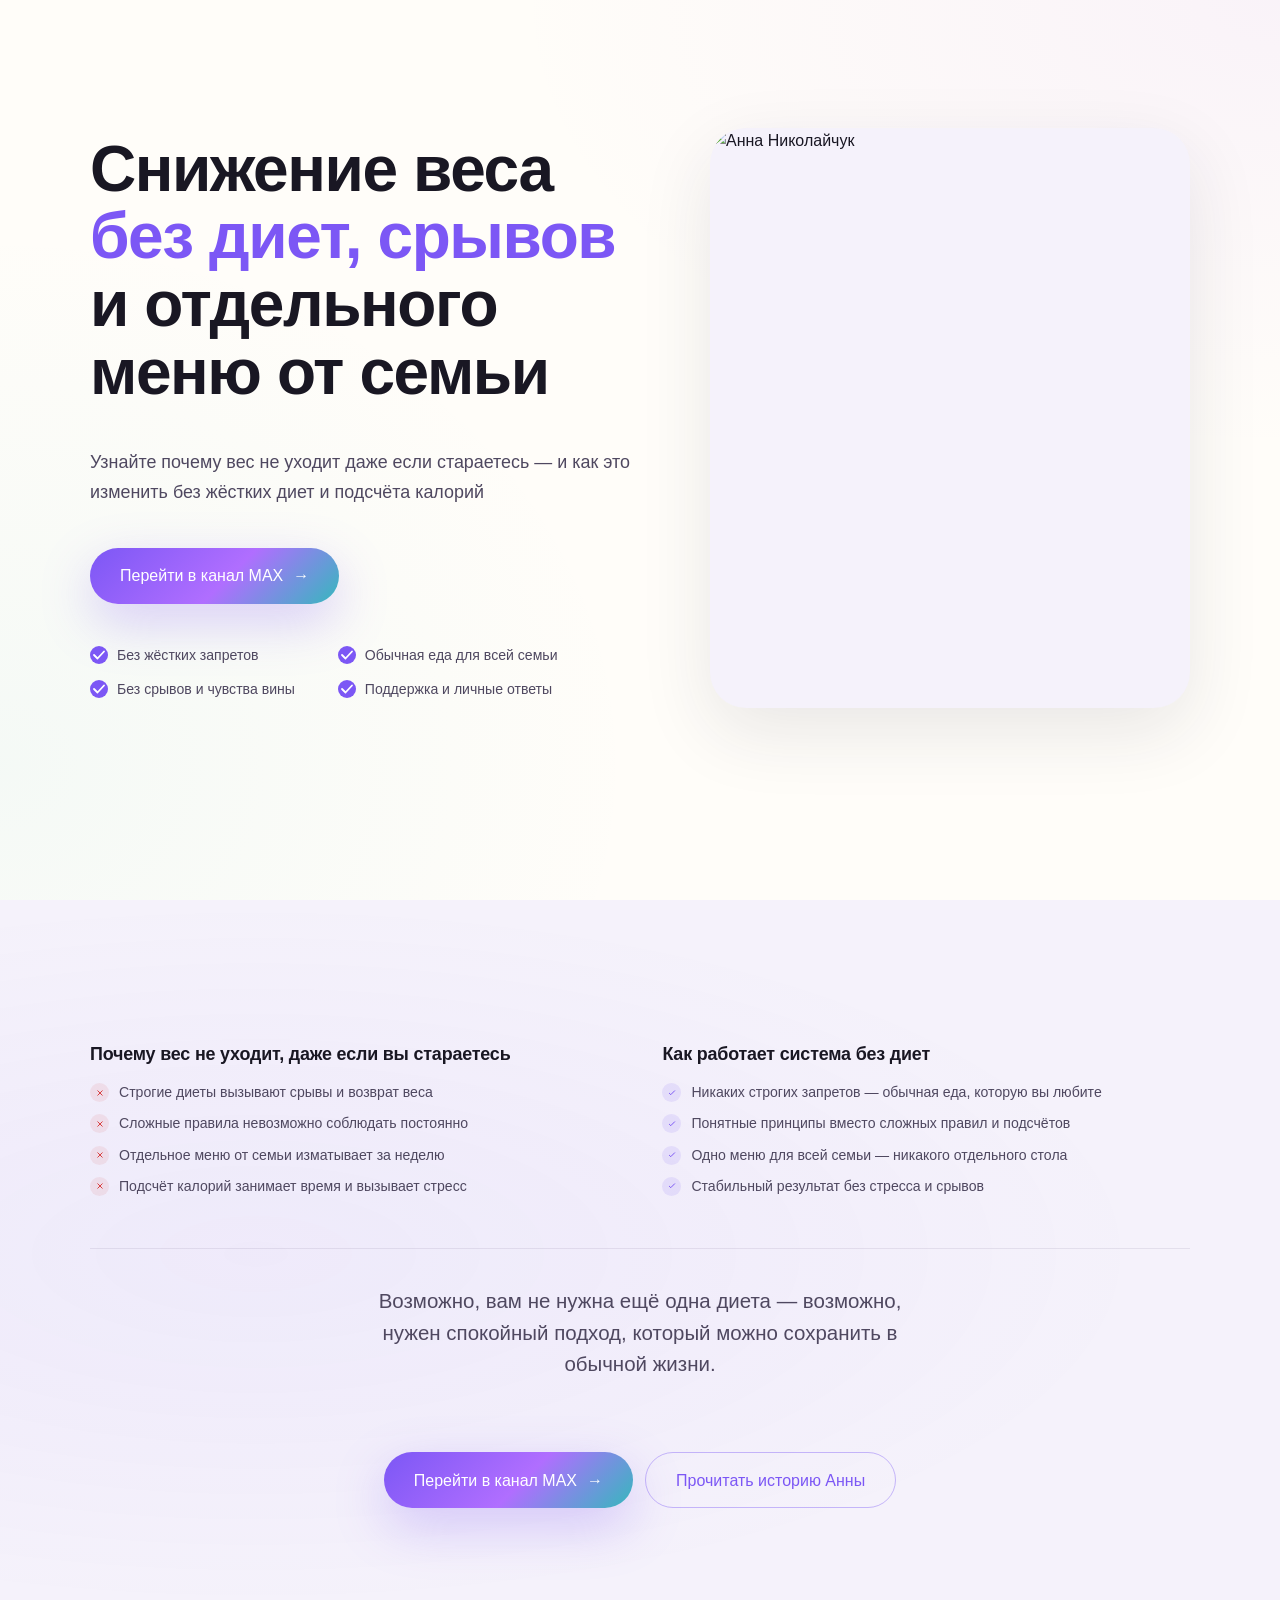
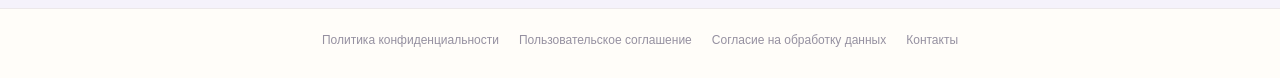
==== 2 сайт/index.html @ 189c2922 "Launch 2nd site: high-conversion 2-screen landing for Anna - Two-screen layout: hero with Anna photo" ====
<!doctype html>
<html lang="ru">
  <head>
    <meta charset="UTF-8" />
    <meta name="viewport" content="width=device-width, initial-scale=1.0" />
    <meta
      name="description"
      content="Снижение веса без диет, срывов и отдельного меню от семьи. Спокойный подход Анны в канале MAX."
    />
    <title>Снижение веса без диет | Анна</title>
    <link
      rel="preload"
      as="image"
      href="%D1%84%D0%BE%D1%82%D0%BE/IMG_20260523_022005%20%282%29.png"
      fetchpriority="high"
    />
    <!-- Yandex.Metrika counter -->
    <script type="text/javascript">
      (function (m, e, t, r, i, k, a) {
        m[i] =
          m[i] ||
          function () {
            (m[i].a = m[i].a || []).push(arguments);
          };
        m[i].l = 1 * new Date();
        for (var j = 0; j < document.scripts.length; j++) {
          if (document.scripts[j].src === r) {
            return;
          }
        }
        (k = e.createElement(t)),
          (a = e.getElementsByTagName(t)[0]),
          (k.async = 1),
          (k.src = r),
          a.parentNode.insertBefore(k, a);
      })(window, document, "script", "https://mc.yandex.ru/metrika/tag.js?id=109372899", "ym");

      ym(109372899, "init", {
        ssr: true,
        webvisor: true,
        clickmap: true,
        ecommerce: "dataLayer",
        referrer: document.referrer,
        url: location.href,
        accurateTrackBounce: true,
        trackLinks: true,
      });
    </script>
    <!-- /Yandex.Metrika counter -->
    <style>
      :root {
        --bg: #fffdf9;
        --bg-2: #f5f2fb;
        --ink: #191723;
        --text: #4f4860;
        --muted: #9590a0;
        --line: rgba(97, 83, 124, 0.12);
        --max: #7c57f5;
        --max-2: #b06eff;
        --aqua: #35b8bd;
        --glow: 0 18px 52px rgba(124, 87, 245, 0.28);
        --shadow: 0 24px 72px rgba(44, 36, 63, 0.1);
        --radius: 28px;
        --ease: cubic-bezier(0.22, 1, 0.36, 1);
      }

      * { box-sizing: border-box; }
      html { scroll-behavior: smooth; }
      html, body { max-width: 100%; overflow-x: hidden; }

      body {
        margin: 0;
        min-width: 320px;
        color: var(--ink);
        background: var(--bg);
        font-family: -apple-system, BlinkMacSystemFont, "Segoe UI", Arial, sans-serif;
        line-height: 1.58;
        text-rendering: optimizeLegibility;
      }

      img { display: block; max-width: 100%; }
      a { color: inherit; text-decoration: none; }
      p, h1, h2, h3 { margin: 0; }

      .container {
        width: min(1100px, calc(100% - 40px));
        margin-inline: auto;
      }

      /* ── SCREEN 1: HERO ── */
      .hero {
        min-height: 100svh;
        display: grid;
        align-items: center;
        padding: clamp(40px, 5vw, 72px) 0 clamp(80px, 10vw, 130px);
        background:
          radial-gradient(ellipse 60% 50% at 100% 0%, rgba(176, 110, 255, 0.07), transparent),
          radial-gradient(ellipse 50% 60% at 0% 85%, rgba(53, 184, 189, 0.05), transparent),
          var(--bg);
      }

      .hero-grid {
        display: grid;
        grid-template-columns: 1fr min(46%, 480px);
        gap: clamp(32px, 6vw, 80px);
        align-items: center;
      }

      h1 {
        font-size: clamp(38px, 5.2vw, 64px);
        font-weight: 600;
        letter-spacing: -0.022em;
        line-height: 1.06;
        text-wrap: balance;
        max-width: 640px;
      }

      h2 {
        font-size: clamp(28px, 3.8vw, 48px);
        font-weight: 600;
        letter-spacing: -0.018em;
        line-height: 1.1;
        text-wrap: balance;
      }

      .accent { color: var(--max); }

      .hero-copy {
        display: flex;
        flex-direction: column;
        align-items: flex-start;
        gap: 40px;
      }

      .hero-copy h1 { margin: 0; }

      .hero-copy .button { margin-top: 0; }

      .hero-copy .perks { margin-top: 0; }

      .hero-sub {
        margin-top: 0;
        max-width: 540px;
        color: var(--text);
        font-size: clamp(16px, 1.4vw, 20px);
        font-weight: 380;
        line-height: 1.7;
      }

      .button {
        display: inline-flex;
        align-items: center;
        justify-content: center;
        gap: 10px;
        min-height: 56px;
        margin-top: 44px;
        padding: 15px 30px;
        border-radius: 999px;
        color: #fff;
        background: linear-gradient(135deg, var(--max), var(--max-2) 55%, var(--aqua));
        box-shadow: var(--glow);
        font-size: 16px;
        font-weight: 540;
        line-height: 1.2;
        transition: transform 230ms var(--ease), box-shadow 230ms var(--ease);
      }

      .button:hover {
        transform: translateY(-2px);
        box-shadow: 0 26px 64px rgba(124, 87, 245, 0.34);
      }

      .perks {
        display: grid;
        grid-template-columns: 1fr 1fr;
        gap: 12px 28px;
        margin: 52px 0 0;
        padding: 0;
        list-style: none;
        max-width: 520px;
      }

      .perks li {
        display: flex;
        align-items: center;
        gap: 9px;
        color: var(--text);
        font-size: clamp(13.5px, 1.1vw, 16px);
        font-weight: 380;
      }

      .perks li::before {
        content: "";
        width: 18px;
        height: 18px;
        flex-shrink: 0;
        border-radius: 50%;
        background-color: var(--max);
        background-image: url("data:image/svg+xml,%3Csvg xmlns='http://www.w3.org/2000/svg' viewBox='0 0 18 18' fill='none'%3E%3Cpath d='M4 9l3.5 3.5L14 5.5' stroke='white' stroke-width='1.8' stroke-linecap='round' stroke-linejoin='round'/%3E%3C/svg%3E");
        background-size: contain;
      }

      /* Anna photo */
      .anna-wrap { position: relative; }

      .anna-photo {
        position: relative;
        border-radius: 36px;
        overflow: hidden;
        box-shadow: var(--shadow);
        background: var(--bg-2);
      }

      .anna-photo img {
        width: 100%;
        height: min(70svh, 580px);
        object-fit: cover;
        object-position: 50% 15%;
      }

      /* ── SCREEN 2: WHY + CTA ── */
      .second {
        display: grid;
        align-items: start;
        padding: clamp(96px, 11vw, 140px) 0 clamp(72px, 8vw, 100px);
        background:
          radial-gradient(ellipse 70% 50% at 20% 50%, rgba(124, 87, 245, 0.055), transparent),
          var(--bg-2);
      }

      .second-inner {
        display: grid;
        gap: clamp(32px, 4vw, 52px);
      }

      .cols-2 {
        display: grid;
        grid-template-columns: 1fr 1fr;
        gap: clamp(20px, 3.5vw, 52px);
        align-items: start;
      }

      .why-block h3 {
        font-size: clamp(16px, 1.4vw, 19px);
        font-weight: 570;
        letter-spacing: -0.01em;
        color: var(--ink);
        margin-bottom: 14px;
      }

      .check-list {
        display: grid;
        gap: 10px;
        padding: 0;
        margin: 0;
      }

      .check-list li {
        display: flex;
        align-items: flex-start;
        gap: 10px;
        color: var(--text);
        font-size: clamp(14px, 1.1vw, 16px);
        font-weight: 360;
        line-height: 1.5;
        list-style: none;
      }

      .check-list li .icon {
        width: 19px;
        height: 19px;
        flex-shrink: 0;
        margin-top: 1px;
        border-radius: 50%;
        display: grid;
        place-items: center;
      }

      .icon-yes { background: rgba(124, 87, 245, 0.12); }
      .icon-yes svg { color: var(--max); }

      .icon-no { background: rgba(220, 80, 80, 0.1); }
      .icon-no svg { color: #d94040; }

      .icon svg {
        width: 10px;
        height: 10px;
        stroke-width: 2.4;
      }

      /* Bottom CTA row */
      .bottom-cta-row {
        padding-top: clamp(22px, 3vw, 36px);
        border-top: 1px solid var(--line);
        display: flex;
        flex-direction: column;
        align-items: center;
        text-align: center;
        gap: 72px;
      }

      .bottom-cta-row p {
        color: var(--text);
        font-size: clamp(17px, 1.6vw, 22px);
        font-weight: 380;
        line-height: 1.55;
        max-width: 540px;
      }

      .cta-buttons {
        display: flex;
        gap: 12px;
        flex-wrap: wrap;
        justify-content: center;
        align-items: center;
      }

      .cta-buttons .button {
        margin-top: 0;
      }

      .button-ghost {
        display: inline-flex;
        align-items: center;
        justify-content: center;
        gap: 10px;
        min-height: 56px;
        padding: 15px 30px;
        border-radius: 999px;
        border: 1.5px solid rgba(124, 87, 245, 0.4);
        color: var(--max);
        font-size: 16px;
        font-weight: 540;
        line-height: 1.2;
        transition: border-color 230ms var(--ease), background 230ms var(--ease);
      }

      .button-ghost:hover {
        border-color: var(--max);
        background: rgba(124, 87, 245, 0.07);
      }

      /* Footer */
      .footer {
        padding: 22px 0 28px;
        border-top: 1px solid var(--line);
        color: var(--muted);
        font-size: 12px;
      }

      .footer-links {
        display: flex;
        flex-wrap: wrap;
        gap: 8px 20px;
        justify-content: center;
      }

      .footer a { transition: color 180ms ease; }
      .footer a:hover { color: var(--max); }

      /* Animations */
      .fade-in {
        opacity: 0;
        transform: translateY(16px);
        transition: opacity 680ms var(--ease), transform 680ms var(--ease);
      }

      .fade-in.is-visible {
        opacity: 1;
        transform: translateY(0);
      }

      .d1 { transition-delay: 80ms; }
      .d2 { transition-delay: 155ms; }
      .d3 { transition-delay: 220ms; }

      /* ── RESPONSIVE ── */
      @media (max-width: 900px) {
        .hero, .second { min-height: auto; }

        .hero-grid {
          grid-template-columns: 1fr;
          gap: 36px;
        }

        .anna-photo img { height: min(58svh, 480px); }

        .bottom-cta-row { grid-template-columns: 1fr; }
        .cta-buttons { width: 100%; }
        .cta-anna { display: none; }
      }

      @media (max-width: 680px) {
        .container { width: min(100% - 32px, 1100px); }

        .hero { padding: 36px 0 52px; }

        h1 {
          font-size: clamp(34px, 9.5vw, 46px);
          line-height: 1.1;
        }

        .hero-sub { font-size: 16px; margin-top: 16px; }

        .button { width: 100%; min-height: 54px; margin-top: 22px; }

        .perks {
          grid-template-columns: 1fr;
          gap: 9px;
          margin-top: 22px;
        }

        .anna-photo img { height: 420px; }
        .anna-photo { border-radius: 28px; }

        .second { padding: 44px 0 56px; }

        .cols-2 { grid-template-columns: 1fr; gap: 28px; }

        .button-ghost { width: 100%; }
      }

      @media (prefers-reduced-motion: reduce) {
        *, *::before, *::after {
          scroll-behavior: auto !important;
          transition-duration: 0.01ms !important;
        }
        .fade-in { opacity: 1; transform: none; }
      }
    </style>
  </head>
  <body>
    <noscript>
      <div>
        <img
          src="https://mc.yandex.ru/watch/109372899"
          style="position: absolute; left: -9999px"
          alt=""
        />
      </div>
    </noscript>

    <main>
      <!-- ── ЭКРАН 1 ── -->
      <section class="hero" aria-label="Снижение веса без диет">
        <div class="container hero-grid">

          <div class="hero-copy">
            <h1 class="fade-in">
              Снижение веса <span class="accent">без диет, срывов</span><br>и отдельного меню от семьи
            </h1>
            <p class="hero-sub fade-in d1">
              Узнайте почему вес не уходит даже если стараетесь — и как это изменить без жёстких диет и подсчёта калорий
            </p>
            <a
              class="button fade-in d2"
              href="https://max.ru/id720409313406_biz"
              target="_blank"
              rel="noopener noreferrer"
              onclick="ym(109372899,'reachGoal','hero_cta')"
            >
              Перейти в канал МАХ <span aria-hidden="true">→</span>
            </a>
            <ul class="perks fade-in d3" aria-label="Преимущества">
              <li>Без жёстких запретов</li>
              <li>Обычная еда для всей семьи</li>
              <li>Без срывов и чувства вины</li>
              <li>Поддержка и личные ответы</li>
            </ul>
          </div>

          <div class="anna-wrap fade-in d1" aria-label="Анна">
            <div class="anna-photo">
              <img
                src="%D1%84%D0%BE%D1%82%D0%BE/IMG_20260523_022005%20%282%29.png"
                alt="Анна Николайчук"
                fetchpriority="high"
                decoding="async"
              />
            </div>
          </div>

        </div>
      </section>

      <!-- ── ЭКРАН 2 ── -->
      <section class="second" aria-label="Почему не уходит вес">
        <div class="container second-inner">

          <div class="cols-2">
            <div class="why-block fade-in">
              <h3>Почему вес не уходит, даже если вы стараетесь</h3>
              <ul class="check-list" role="list">
                <li>
                  <span class="icon icon-no">
                    <svg viewBox="0 0 24 24" fill="none" stroke="currentColor"><path d="M18 6 6 18M6 6l12 12"/></svg>
                  </span>
                  Строгие диеты вызывают срывы и возврат веса
                </li>
                <li>
                  <span class="icon icon-no">
                    <svg viewBox="0 0 24 24" fill="none" stroke="currentColor"><path d="M18 6 6 18M6 6l12 12"/></svg>
                  </span>
                  Сложные правила невозможно соблюдать постоянно
                </li>
                <li>
                  <span class="icon icon-no">
                    <svg viewBox="0 0 24 24" fill="none" stroke="currentColor"><path d="M18 6 6 18M6 6l12 12"/></svg>
                  </span>
                  Отдельное меню от семьи изматывает за неделю
                </li>
                <li>
                  <span class="icon icon-no">
                    <svg viewBox="0 0 24 24" fill="none" stroke="currentColor"><path d="M18 6 6 18M6 6l12 12"/></svg>
                  </span>
                  Подсчёт калорий занимает время и вызывает стресс
                </li>
              </ul>
            </div>

            <div class="why-block fade-in d1">
              <h3>Как работает система без диет</h3>
              <ul class="check-list" role="list">
                <li>
                  <span class="icon icon-yes">
                    <svg viewBox="0 0 24 24" fill="none" stroke="currentColor"><path d="m5 12 4 4L19 6"/></svg>
                  </span>
                  Никаких строгих запретов — обычная еда, которую вы любите
                </li>
                <li>
                  <span class="icon icon-yes">
                    <svg viewBox="0 0 24 24" fill="none" stroke="currentColor"><path d="m5 12 4 4L19 6"/></svg>
                  </span>
                  Понятные принципы вместо сложных правил и подсчётов
                </li>
                <li>
                  <span class="icon icon-yes">
                    <svg viewBox="0 0 24 24" fill="none" stroke="currentColor"><path d="m5 12 4 4L19 6"/></svg>
                  </span>
                  Одно меню для всей семьи — никакого отдельного стола
                </li>
                <li>
                  <span class="icon icon-yes">
                    <svg viewBox="0 0 24 24" fill="none" stroke="currentColor"><path d="m5 12 4 4L19 6"/></svg>
                  </span>
                  Стабильный результат без стресса и срывов
                </li>
              </ul>
            </div>
          </div>

          <div class="bottom-cta-row fade-in d2">
            <p>Возможно, вам не нужна ещё одна диета — возможно, нужен спокойный подход, который можно сохранить в обычной жизни.</p>
            <div class="cta-buttons">
              <a
                class="button"
                href="https://max.ru/id720409313406_biz"
                target="_blank"
                rel="noopener noreferrer"
                onclick="ym(109372899,'reachGoal','second_cta')"
              >
                Перейти в канал МАХ <span aria-hidden="true">→</span>
              </a>
              <a
                class="button-ghost"
                href="https://edimistroineem.ru/story.html"
                target="_blank"
                rel="noopener noreferrer"
                onclick="ym(109372899,'reachGoal','story_cta')"
              >
                Прочитать историю Анны
              </a>
            </div>
          </div>

        </div>
      </section>
    </main>

    <footer class="footer">
      <div class="container footer-links">
        <a href="../privacy.html">Политика конфиденциальности</a>
        <a href="../privacy.html">Пользовательское соглашение</a>
        <a href="../personal-data-consent.html">Согласие на обработку данных</a>
        <a href="https://max.ru/id720409313406_biz" target="_blank" rel="noopener noreferrer">Контакты</a>
      </div>
    </footer>

    <script>
      const items = document.querySelectorAll(".fade-in");

      if ("IntersectionObserver" in window) {
        const io = new IntersectionObserver(
          (entries) => {
            entries.forEach((e) => {
              if (e.isIntersecting) {
                e.target.classList.add("is-visible");
                io.unobserve(e.target);
              }
            });
          },
          { threshold: 0.1, rootMargin: "0px 0px -6% 0px" }
        );
        items.forEach((el) => io.observe(el));
      } else {
        items.forEach((el) => el.classList.add("is-visible"));
      }

      const revealVisible = () => {
        items.forEach((el) => {
          const r = el.getBoundingClientRect();
          if (r.top < window.innerHeight * 0.96) el.classList.add("is-visible");
        });
      };
      revealVisible();
      window.addEventListener("load", revealVisible, { once: true });
    </script>
  </body>
</html>
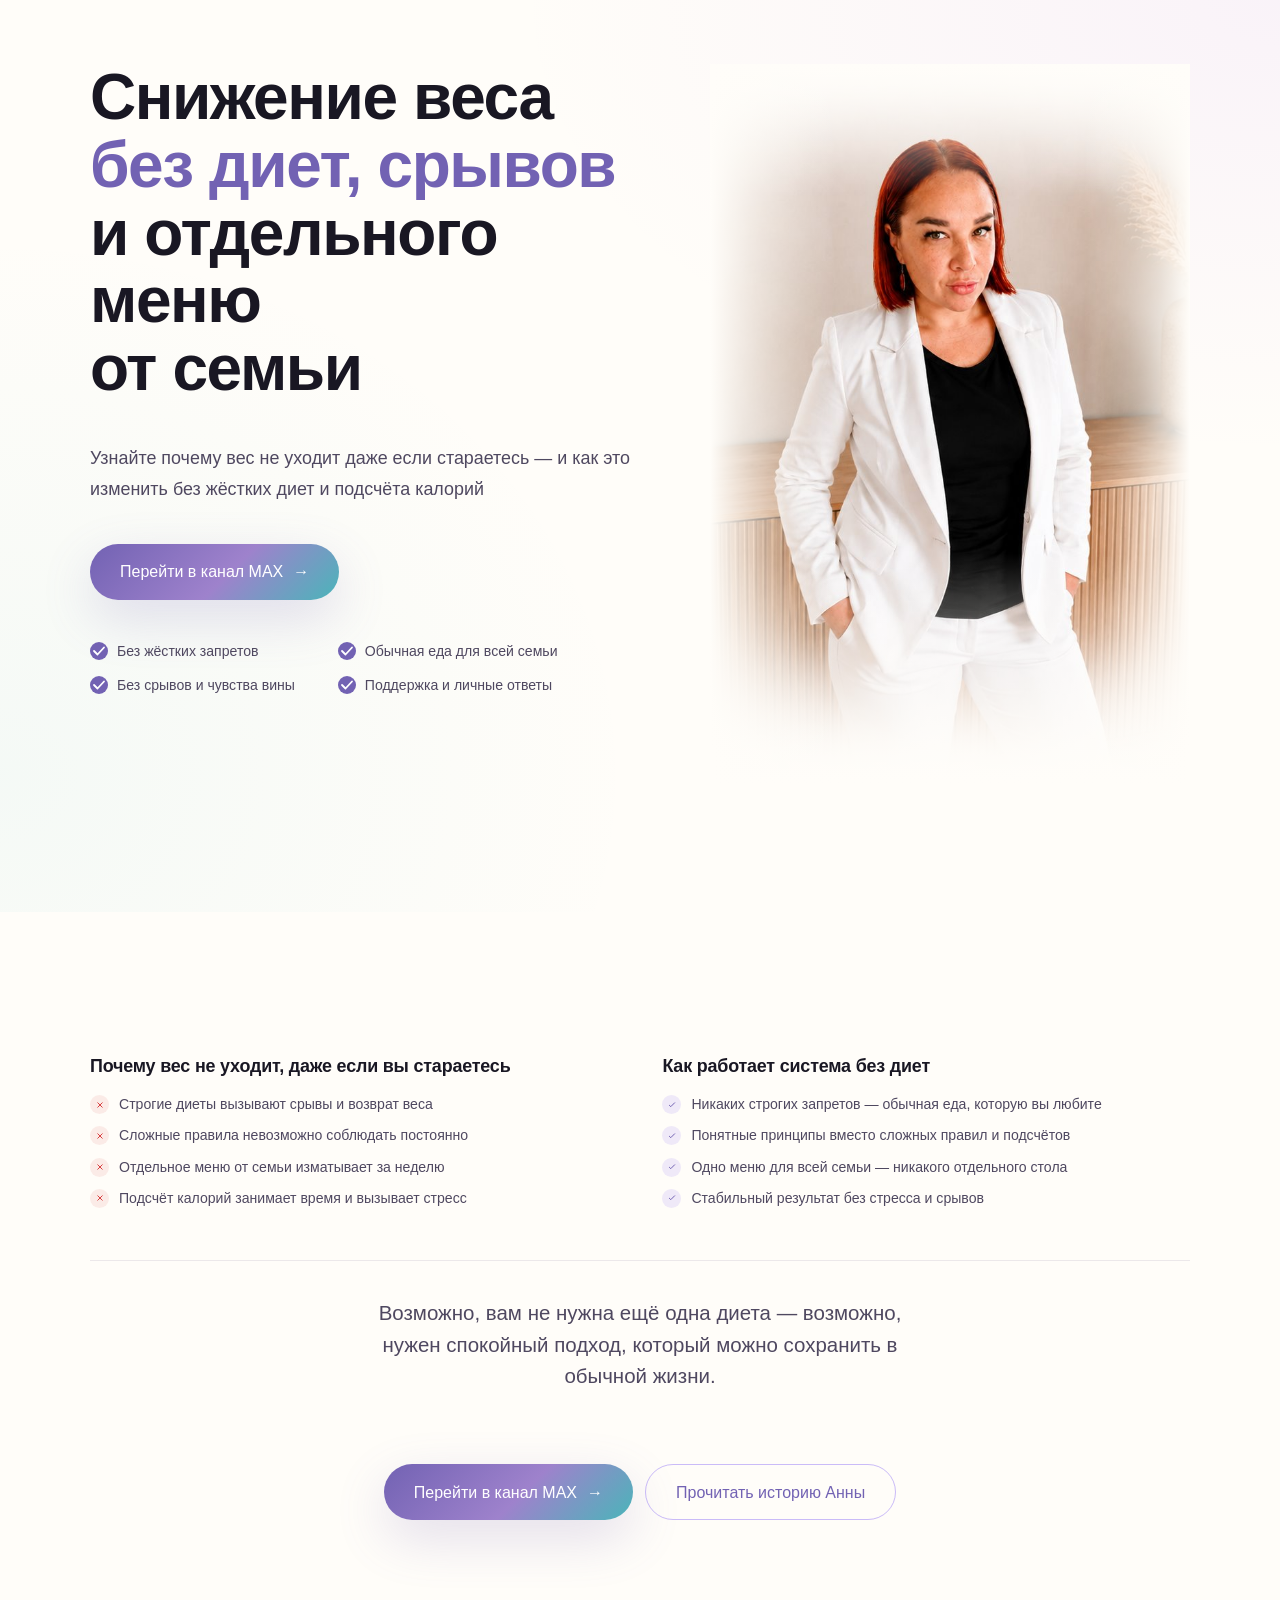
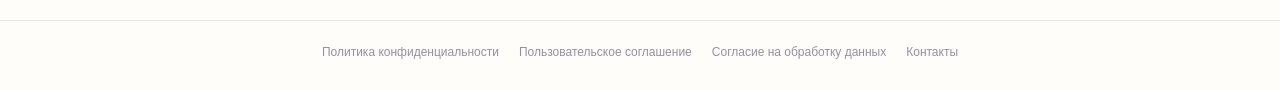
==== commit d2d18c2c: "Add second landing page and optimize images" ====
--- a/2 сайт/index.html
+++ b/2 сайт/index.html
@@ -11,7 +11,7 @@
     <link
       rel="preload"
       as="image"
-      href="%D1%84%D0%BE%D1%82%D0%BE/IMG_20260523_022005%20%282%29.png"
+      href="img/anna5.jpg"
       fetchpriority="high"
     />
     <!-- Yandex.Metrika counter -->
@@ -55,10 +55,10 @@
         --text: #4f4860;
         --muted: #9590a0;
         --line: rgba(97, 83, 124, 0.12);
-        --max: #7c57f5;
-        --max-2: #b06eff;
-        --aqua: #35b8bd;
-        --glow: 0 18px 52px rgba(124, 87, 245, 0.28);
+        --max: #7262b3;
+        --max-2: #9e82cc;
+        --aqua: #4ab5b9;
+        --glow: 0 18px 52px rgba(114, 98, 179, 0.2);
         --shadow: 0 24px 72px rgba(44, 36, 63, 0.1);
         --radius: 28px;
         --ease: cubic-bezier(0.22, 1, 0.36, 1);
@@ -83,8 +83,9 @@
       p, h1, h2, h3 { margin: 0; }
 
       .container {
-        width: min(1100px, calc(100% - 40px));
+        width: min(1100px, calc(100vw - 40px));
         margin-inline: auto;
+        min-width: 0;
       }
 
       /* ── SCREEN 1: HERO ── */
@@ -103,7 +104,8 @@
         display: grid;
         grid-template-columns: 1fr min(46%, 480px);
         gap: clamp(32px, 6vw, 80px);
-        align-items: center;
+        align-items: start;
+        min-width: 0;
       }
 
       h1 {
@@ -113,6 +115,7 @@
         line-height: 1.06;
         text-wrap: balance;
         max-width: 640px;
+        overflow-wrap: break-word;
       }
 
       h2 {
@@ -125,11 +128,17 @@
 
       .accent { color: var(--max); }
 
+      .hero-line {
+        display: block;
+      }
+
       .hero-copy {
         display: flex;
         flex-direction: column;
         align-items: flex-start;
         gap: 40px;
+        min-width: 0;
+        width: 100%;
       }
 
       .hero-copy h1 { margin: 0; }
@@ -141,10 +150,12 @@
       .hero-sub {
         margin-top: 0;
         max-width: 540px;
+        width: min(540px, calc(100vw - 40px));
         color: var(--text);
         font-size: clamp(16px, 1.4vw, 20px);
         font-weight: 380;
         line-height: 1.7;
+        overflow-wrap: break-word;
       }
 
       .button {
@@ -162,6 +173,8 @@
         font-size: 16px;
         font-weight: 540;
         line-height: 1.2;
+        max-width: 100%;
+        width: fit-content;
         transition: transform 230ms var(--ease), box-shadow 230ms var(--ease);
       }
 
@@ -200,22 +213,35 @@
         background-size: contain;
       }
 
-      /* Anna photo */
+      /* Anna photo — blended into background */
       .anna-wrap { position: relative; }
 
       .anna-photo {
         position: relative;
-        border-radius: 36px;
         overflow: hidden;
-        box-shadow: var(--shadow);
-        background: var(--bg-2);
+        border-radius: 0;
       }
 
       .anna-photo img {
         width: 100%;
-        height: min(70svh, 580px);
+        height: min(86svh, 720px);
         object-fit: cover;
-        object-position: 50% 15%;
+        object-position: 50% 10%;
+        display: block;
+      }
+
+      /* fade all 4 edges into page background */
+      .anna-photo::before {
+        content: "";
+        position: absolute;
+        inset: 0;
+        background:
+          linear-gradient(to right,  var(--bg) 0%, transparent 26%),
+          linear-gradient(to left,   var(--bg) 0%, transparent 22%),
+          linear-gradient(to bottom, var(--bg) 0%, transparent 18%),
+          linear-gradient(to top,    var(--bg) 0%, transparent 32%);
+        pointer-events: none;
+        z-index: 1;
       }
 
       /* ── SCREEN 2: WHY + CTA ── */
@@ -223,9 +249,7 @@
         display: grid;
         align-items: start;
         padding: clamp(96px, 11vw, 140px) 0 clamp(72px, 8vw, 100px);
-        background:
-          radial-gradient(ellipse 70% 50% at 20% 50%, rgba(124, 87, 245, 0.055), transparent),
-          var(--bg-2);
+        background: var(--bg);
       }
 
       .second-inner {
@@ -391,18 +415,35 @@
       }
 
       @media (max-width: 680px) {
-        .container { width: min(100% - 32px, 1100px); }
+        .container { width: min(1100px, calc(100vw - 32px)); }
 
         .hero { padding: 36px 0 52px; }
 
+        .hero-copy {
+          max-width: 340px;
+        }
+
         h1 {
-          font-size: clamp(34px, 9.5vw, 46px);
+          font-size: clamp(31px, 8.8vw, 40px);
           line-height: 1.1;
-        }
-
-        .hero-sub { font-size: 16px; margin-top: 16px; }
-
-        .button { width: 100%; min-height: 54px; margin-top: 22px; }
+          text-wrap: normal;
+        }
+
+        .hero-sub {
+          width: 100%;
+          max-width: 340px;
+          font-size: 16px;
+          margin-top: 16px;
+        }
+
+        .button {
+          align-self: stretch;
+          width: 100%;
+          max-width: 340px;
+          min-height: 54px;
+          margin-top: 22px;
+          padding-inline: 18px;
+        }
 
         .perks {
           grid-template-columns: 1fr;
@@ -447,7 +488,10 @@
 
           <div class="hero-copy">
             <h1 class="fade-in">
-              Снижение веса <span class="accent">без диет, срывов</span><br>и отдельного меню от семьи
+              <span class="hero-line">Снижение веса</span>
+              <span class="hero-line accent">без диет, срывов</span>
+              <span class="hero-line">и отдельного меню</span>
+              <span class="hero-line">от семьи</span>
             </h1>
             <p class="hero-sub fade-in d1">
               Узнайте почему вес не уходит даже если стараетесь — и как это изменить без жёстких диет и подсчёта калорий
@@ -472,7 +516,7 @@
           <div class="anna-wrap fade-in d1" aria-label="Анна">
             <div class="anna-photo">
               <img
-                src="%D1%84%D0%BE%D1%82%D0%BE/IMG_20260523_022005%20%282%29.png"
+                src="img/anna5.jpg"
                 alt="Анна Николайчук"
                 fetchpriority="high"
                 decoding="async"
